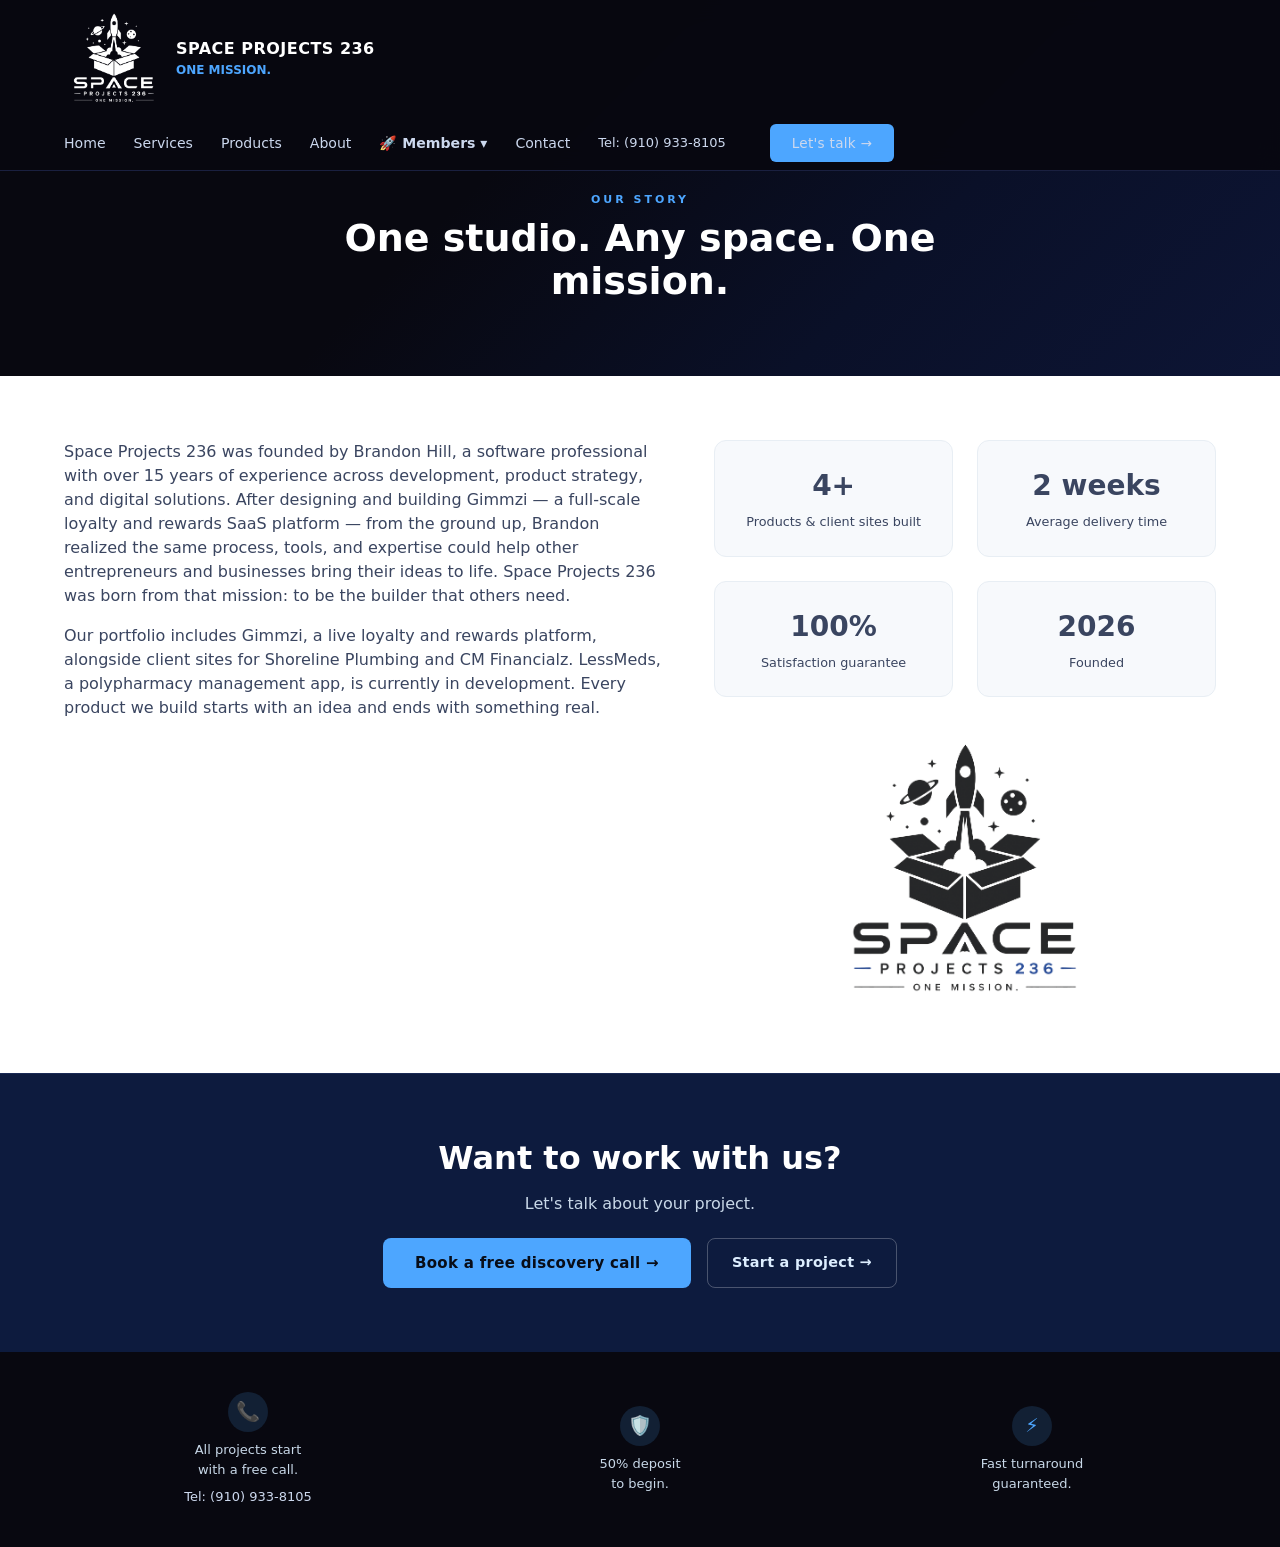
==== about.html @ 2017242c "Add about.html page, remove About section from index, update nav links" ====
<!DOCTYPE html>
<html lang="en">
<head>
  <script>
    if ('scrollRestoration' in history) {
      history.scrollRestoration = 'manual';
    }
  </script>
  <meta charset="UTF-8">
  <meta name="viewport" content="width=device-width, initial-scale=1.0">
  <title>About — Space Projects 236</title>
  <link rel="stylesheet" href="css/style.css?v=2">
</head>
<body>

  <header class="site-header">
    <div class="container header-inner">
      <a href="index.html" class="brand">
        <img src="assets/logos/sp236_logo3.png" alt="Space Projects 236" class="brand-badge" style="height:100px; width:auto; object-fit:contain;">
        <span class="brand-text">
          <span class="brand-name">SPACE PROJECTS 236</span>
          <span class="brand-tagline">ONE MISSION.</span>
        </span>
      </a>
      <button class="hamburger" id="hamburger" aria-label="Toggle menu">
        <span></span>
        <span></span>
        <span></span>
      </button>
      <nav class="nav-links" id="nav-links">
        <a href="index.html">Home</a>
        <a href="services.html">Services</a>
        <a href="products.html">Products</a>
        <a href="about.html">About</a>
        <div class="nav-dropdown">
          <span class="nav-dropdown-toggle">🚀 Members ▾</span>
          <div class="nav-dropdown-menu">
            <a href="members.html">Become a Space Cadet</a>
            <a href="members.html#login">Member Login</a>
          </div>
        </div>
        <a href="contact.html">Contact</a>
        <a href="tel:9109338105" class="nav-phone">Tel: (910) 933-8105</a>
        <a href="contact.html" class="btn btn-talk nav-cta">Let's talk →</a>
      </nav>
    </div>
  </header>

  <section class="page-hero">
    <div class="container">
      <p class="eyebrow">OUR STORY</p>
      <h1 class="h1--md">One studio. Any space. One mission.</h1>
    </div>
  </section>

  <section class="section section--white">
    <div class="container">
      <div class="about-grid">
        <div class="about-copy">
          <p>Space Projects 236 was founded by Brandon Hill, a software professional with over 15 years of experience across development, product strategy, and digital solutions. After designing and building Gimmzi — a full-scale loyalty and rewards SaaS platform — from the ground up, Brandon realized the same process, tools, and expertise could help other entrepreneurs and businesses bring their ideas to life. Space Projects 236 was born from that mission: to be the builder that others need.</p>
          <p>Our portfolio includes Gimmzi, a live loyalty and rewards platform, alongside client sites for Shoreline Plumbing and CM Financialz. LessMeds, a polypharmacy management app, is currently in development. Every product we build starts with an idea and ends with something real.</p>
        </div>
        <div class="about-stats-col">
          <div class="about-stats">
            <div class="about-stat">
              <p class="about-stat-number">4+</p>
              <p class="about-stat-label">Products &amp; client sites built</p>
            </div>
            <div class="about-stat">
              <p class="about-stat-number">2 weeks</p>
              <p class="about-stat-label">Average delivery time</p>
            </div>
            <div class="about-stat">
              <p class="about-stat-number">100%</p>
              <p class="about-stat-label">Satisfaction guarantee</p>
            </div>
            <div class="about-stat">
              <p class="about-stat-number">2026</p>
              <p class="about-stat-label">Founded</p>
            </div>
          </div>
          <div class="about-logo-wrap">
            <img src="assets/logos/sp236_logo1.png" alt="Space Projects 236" class="about-logo">
          </div>
        </div>
      </div>
    </div>
  </section>

  <section class="cta-block">
    <div class="container cta-block-inner">
      <h2>Want to work with us?</h2>
      <p class="cta-block-sub">Let's talk about your project.</p>
      <div class="page-hero-cta">
        <a href="contact.html" class="btn btn-primary">Book a free discovery call →</a>
        <a href="members.html" class="btn btn-ghost">Start a project →</a>
      </div>
    </div>
  </section>

  <footer class="site-footer">
    <div class="container trust-bar-inner">
      <div class="trust-item">
        <span class="icon-circle">📞</span>
        <p>All projects start<br>with a free call.</p>
        <a href="tel:9109338105" class="footer-phone">Tel: (910) 933-8105</a>
      </div>
      <div class="trust-item">
        <span class="icon-circle">🛡️</span>
        <p>50% deposit<br>to begin.</p>
      </div>
      <div class="trust-item">
        <span class="icon-circle">⚡</span>
        <p>Fast turnaround<br>guaranteed.</p>
      </div>
    </div>
  </footer>

  <script src="js/main.js"></script>
</body>
</html>
---- css/style.css ----
:root {
  --bg: #080d18;
  --bg-section: #0c1020;
  --card-bg: #0d1225;
  --card-border: #1e2a4a;
  --card-hover: #1a1a2e;
  --navy: #0a1628;
  --navy-light: #101e36;
  --blue: #4da6ff;
  --blue-dark: #2f8de0;
  --green-bg: #0a2218;
  --green-text: #3dbb77;
  --dev-bg: #12122a;
  --dev-text: #6677cc;
  --heading: #ffffff;
  --text-card-heading: #ddeeff;
  --text-faint: #7799bb;
  --nav-link: #ddeeff;
  --section-glow: radial-gradient(ellipse at 50% 0%, rgba(77, 166, 255, 0.04) 0%, transparent 70%);
  --radius: 12px;

  /* Dark-section text tokens */
  --dark-text-bright: #ffffff;
  --dark-text-body: #c8d8e8;
  --dark-text-secondary: #99bbcc;
  --dark-text-muted: #7799bb;

  /* Light-section text tokens */
  --light-bg: #ffffff;
  --light-bg-alt: #f7f9fc;
  --light-heading: #0d1b3e;
  --light-text-body: #3a4560;
  --light-text-muted: #667799;
  --light-card-bg: #ffffff;
  --light-card-border: #e8eef4;
}

* {
  box-sizing: border-box;
  margin: 0;
  padding: 0;
}

body {
  font-family: system-ui, -apple-system, "Segoe UI", sans-serif;
  line-height: 1.5;
  color: var(--text-body);
  background: var(--bg);
}

a {
  color: inherit;
  text-decoration: none;
}

ul {
  list-style: none;
}

img {
  max-width: 100%;
  display: block;
}

.container {
  max-width: 1200px;
  margin: 0 auto;
  padding: 0 1.5rem;
}

h1, h2, h3, h4, h5, h6 {
  color: var(--dark-text-bright);
}

h1, h3, h4 {
  font-weight: 800;
  line-height: 1.15;
}

h2 {
  font-size: 26px;
  font-weight: 600;
  line-height: 1.25;
  margin-bottom: 2rem;
}

p {
  color: var(--dark-text-body);
}

.section-label, .eyebrow {
  color: var(--blue);
  font-weight: 700;
  font-size: 11px;
  letter-spacing: 3px;
  margin-bottom: 0.5rem;
  text-transform: uppercase;
}

/* Light sections: Services & Pricing, Our Work, Why Us, and any reusable light section */
.pricing h1, .pricing h2, .pricing h3, .pricing h4, .pricing h5, .pricing h6,
.our-work h1, .our-work h2, .our-work h3, .our-work h4, .our-work h5, .our-work h6,
.why-us h1, .why-us h2, .why-us h3, .why-us h4, .why-us h5, .why-us h6,
.section--white h1, .section--white h2, .section--white h3, .section--white h4, .section--white h5, .section--white h6,
.section--alt h1, .section--alt h2, .section--alt h3, .section--alt h4, .section--alt h5, .section--alt h6,
.section--blue-tint h1, .section--blue-tint h2, .section--blue-tint h3, .section--blue-tint h4, .section--blue-tint h5, .section--blue-tint h6,
.section--green-tint h1, .section--green-tint h2, .section--green-tint h3, .section--green-tint h4, .section--green-tint h5, .section--green-tint h6 {
  color: var(--light-heading);
}

.pricing p,
.our-work p,
.why-us p,
.section--white p,
.section--alt p,
.section--blue-tint p,
.section--green-tint p {
  color: var(--light-text-body);
}

.eyebrow--green {
  color: #2a9d5c;
}

.retainer-price {
  color: #2f8de0;
}

.accent {
  color: var(--blue);
}

.icon-circle {
  display: inline-flex;
  align-items: center;
  justify-content: center;
  width: 2.5rem;
  height: 2.5rem;
  border-radius: 50%;
  background: rgba(77, 166, 255, 0.15);
  font-size: 1.2rem;
  flex-shrink: 0;
}

.icon-circle--light {
  background: rgba(77, 166, 255, 0.15);
}

.icon-circle--green {
  background: rgba(61, 187, 119, 0.15);
}

.icon-sparkle {
  font-size: 1.5rem;
  color: var(--green-text);
}

.btn {
  display: inline-flex;
  align-items: center;
  gap: 0.5rem;
  padding: 0.85rem 1.5rem;
  border-radius: 8px;
  font-weight: 700;
  font-size: 0.9rem;
  letter-spacing: 0.02em;
}

.btn-primary {
  background: var(--blue);
  color: var(--bg);
}

.btn-primary:hover {
  background: var(--blue-dark);
}

.btn-visit-site {
  background: #0d1b3e;
  color: #ffffff;
  border: 2px solid #0d1b3e;
  font-weight: 600;
}

.btn-visit-site:hover {
  background: #4da6ff;
  border-color: #4da6ff;
  color: #080810;
}

.btn-get-started {
  background: #4da6ff;
  color: #080810;
  font-weight: 700;
  width: 100%;
  justify-content: center;
}

.btn-get-started:hover {
  background: #2f8de0;
}

.btn-outline {
  background: transparent;
  border: 1px solid var(--card-border);
  color: #ddeeff;
  font-weight: 600;
}

.btn-ghost {
  background: transparent;
  border: 1px solid rgba(255,255,255,0.25);
  color: #ddeeff;
  font-weight: 600;
}

.btn-ghost:hover {
  border-color: #4da6ff;
  color: #4da6ff;
}

.btn-talk {
  background: #4da6ff;
  color: #080d18;
  font-weight: 500;
  border-radius: 6px;
  padding: 9px 22px;
  font-size: 0.85rem;
}

.nav-phone, .footer-phone {
  color: #ccd8ee;
  font-size: 13px;
  text-decoration: none;
}

.nav-phone {
  margin-right: 16px;
  white-space: nowrap;
}

.nav-phone:hover, .footer-phone:hover {
  color: #4da6ff;
}

/* Header */
.site-header {
  position: fixed;
  top: 0;
  left: 0;
  right: 0;
  z-index: 1000;
  backdrop-filter: blur(12px);
  background: rgba(8,8,16,0.95);
  padding: 8px 40px;
  min-height: 110px;
  border-bottom: 1px solid #1a2040;
}

.header-inner {
  display: flex;
  align-items: center;
  justify-content: space-between;
  flex-wrap: wrap;
  gap: 1rem;
  min-height: 100%;
}

.brand {
  display: flex;
  align-items: center;
  gap: 0.75rem;
}

.brand-badge {
  height: 70px;
  width: auto;
  object-fit: contain;
}

.brand-text {
  display: flex;
  flex-direction: column;
  color: var(--heading);
}

.brand-name {
  font-weight: 800;
  font-size: 1rem;
  letter-spacing: 0.03em;
}

.brand-tagline {
  font-size: 0.75rem;
  color: var(--blue);
  font-weight: 600;
}

.nav-links {
  display: flex;
  align-items: center;
  gap: 1.75rem;
  font-size: 0.88rem;
}

.hamburger {
  display: none;
  flex-direction: column;
  justify-content: space-between;
  width: 28px;
  height: 20px;
  background: none;
  border: none;
  cursor: pointer;
  padding: 0;
  z-index: 1001;
}

.hamburger span {
  display: block;
  width: 100%;
  height: 2px;
  background: #ffffff;
  border-radius: 2px;
  transition: all 0.3s ease;
}

.hamburger.open span:nth-child(1) {
  transform: translateY(9px) rotate(45deg);
}
.hamburger.open span:nth-child(2) {
  opacity: 0;
}
.hamburger.open span:nth-child(3) {
  transform: translateY(-9px) rotate(-45deg);
}

nav a {
  color: #ccd8ee;
}

.nav-links a {
  color: #ccd8ee !important;
  text-decoration: none;
  transition: color 0.2s ease;
}

.nav-links a:hover {
  color: #4da6ff !important;
}

.nav-links a.active {
  color: #4da6ff !important;
}

.nav-dropdown {
  position: relative;
}

.nav-dropdown-toggle {
  display: flex;
  align-items: center;
  gap: 4px;
  cursor: pointer;
  color: #ccd8ee;
  font-weight: 600;
}

.nav-dropdown-menu {
  display: none;
  position: absolute;
  top: 100%;
  left: 50%;
  transform: translateX(-50%);
  background: #0d1b3e;
  border: 1px solid #1e2a4a;
  border-radius: 8px;
  min-width: 220px;
  padding: 8px 0;
  z-index: 100;
  box-shadow: 0 8px 32px rgba(0,0,0,0.3);
}

.nav-dropdown:hover .nav-dropdown-menu,
.nav-dropdown.open .nav-dropdown-menu {
  display: block;
}

.nav-dropdown-menu a {
  display: block;
  padding: 10px 16px;
  color: #ccd8ee;
  font-size: 13px;
  text-decoration: none;
}

.nav-dropdown-menu a:hover {
  background: rgba(77,166,255,0.1);
  color: #4da6ff;
}

/* Hero */
.hero {
  background: linear-gradient(135deg, #080810 40%, #0a1028 70%, #0d1535 100%);
  color: var(--heading);
  padding: 4rem 0;
  padding-top: calc(4rem + 120px);
}

.hero-inner {
  display: grid;
  grid-template-columns: 1.1fr 1fr;
  gap: 2.5rem;
  align-items: center;
}

.hero h1 {
  font-size: 3rem;
  margin: 0.5rem 0 1rem;
  color: #ffffff;
}

.hero-sub {
  max-width: 480px;
  margin-bottom: 1.5rem;
  color: #c8d8e8;
  font-size: 17px;
}

.hero-features {
  display: flex;
  flex-wrap: wrap;
  gap: 0.75rem 1.5rem;
  margin-bottom: 2rem;
}

.hero-feature {
  display: flex;
  align-items: center;
  gap: 0.5rem;
  font-size: 13px;
  color: #ddeeff;
  font-weight: 600;
}

.hero-feature__icon {
  font-size: 1rem;
  color: var(--blue);
}

.hero-cta-row {
  display: flex;
  flex-wrap: wrap;
  gap: 1rem;
}

.hero-logo-wrap {
  position: relative;
  flex-shrink: 0;
  min-width: 480px;
  display: flex;
  align-items: center;
  justify-content: center;
}

.hero-logo-glow {
  position: absolute;
  inset: -40px;
  background: radial-gradient(circle, #0d2250 0%, transparent 65%);
  border-radius: 50%;
}

.rocket-group svg {
  display: block;
  max-width: 100%;
  height: auto;
}

.rocket-group {
  animation: rocket-float 3.5s ease-in-out infinite;
}

@keyframes rocket-float {
  0%, 100% { transform: translateY(0); }
  50% { transform: translateY(-14px); }
}

.saturn-ring {
  animation: saturn-spin 8s linear infinite;
  transform-origin: 52px 68px;
}

@keyframes saturn-spin {
  0% { transform: rotate(0deg) scaleY(1); }
  50% { transform: rotate(180deg) scaleY(0.6); }
  100% { transform: rotate(360deg) scaleY(1); }
}

.s1, .s2, .s3, .s4, .s5 {
  animation: star-twinkle 2.4s ease-in-out infinite;
}

.s2 { animation-delay: 0.4s; }
.s3 { animation-delay: 0.8s; }
.s4 { animation-delay: 1.2s; }
.s5 { animation-delay: 1.6s; }

@keyframes star-twinkle {
  0%, 100% { opacity: 0.3; }
  50% { opacity: 1; }
}

.flame {
  animation: flame-flicker 0.4s ease-in-out infinite alternate;
  transform-origin: 120px 110px;
}

.e1, .e2, .e3 {
  animation: flame-flicker 0.4s ease-in-out infinite alternate-reverse;
  transform-origin: 120px 110px;
}

@keyframes flame-flicker {
  0% { transform: scaleY(1) scaleX(1); opacity: 1; }
  100% { transform: scaleY(0.88) scaleX(0.94); opacity: 0.85; }
}

/* Pricing — light section */
.pricing {
  padding: 4rem 0;
  background: #ffffff;
  border-top: 1px solid #e8eef4;
}

.pricing-grid {
  display: grid;
  grid-template-columns: repeat(4, 1fr);
  gap: 1.5rem;
  margin-bottom: 2rem;
}

.price-card, .service-card {
  position: relative;
  border: 2px solid #c8d8e8;
  border-radius: var(--radius);
  padding: 1.75rem;
  padding-top: calc(1.75rem + 3px);
  background: #f0f5fb;
  box-shadow: 0 4px 16px rgba(0,0,0,0.08);
  transition: box-shadow 0.2s ease, border-color 0.2s ease;
  overflow: hidden;
}

.price-card::before {
  content: "";
  position: absolute;
  top: 0;
  left: 0;
  right: 0;
  height: 3px;
  background: #4da6ff;
}

.price-card--accent-green::before {
  background: #3dbb77;
}

.price-card--accent-purple::before {
  background: #a06aff;
}

.price-card:hover {
  box-shadow: 0 6px 20px rgba(13, 27, 62, 0.1);
  border-color: #4da6ff;
}

.price-card--featured {
  border-color: #4da6ff;
  border-width: 2px;
  background: #ffffff;
  box-shadow: 0 8px 32px rgba(77,166,255,0.2);
}

.badge-popular {
  position: absolute;
  top: -0.85rem;
  left: 1.5rem;
  background: var(--blue);
  color: var(--bg);
  font-size: 0.7rem;
  font-weight: 700;
  padding: 0.25rem 0.75rem;
  border-radius: 999px;
  letter-spacing: 0.02em;
}

.price-card h3, .price-card h4, .service-card h3, .service-card h4 {
  font-size: 1.1rem;
  margin: 1rem 0 0.25rem;
  color: #0d1b3e;
  font-weight: 700;
}

.price-card .price {
  font-size: 28px;
  font-weight: 800;
  color: #4da6ff;
  margin-bottom: 1rem;
}

.price-card ul {
  display: flex;
  flex-direction: column;
  gap: 0.5rem;
  margin-bottom: 1rem;
}

.price-card ul li {
  font-size: 0.88rem;
  padding-left: 1.4rem;
  position: relative;
  color: #3a4560;
}

.price-card ul li::before {
  content: "✔";
  position: absolute;
  left: 0;
  color: #2f8de0;
  font-size: 0.8rem;
}

.price-eta {
  font-size: 0.8rem;
  color: #667799;
}

.addons-band {
  display: grid;
  grid-template-columns: auto 1fr 1fr;
  gap: 2rem;
  align-items: center;
  background: rgba(42, 157, 92, 0.06);
  border: 1px solid rgba(42, 157, 92, 0.25);
  border-radius: var(--radius);
  padding: 1.5rem 2rem;
  margin-bottom: 1.5rem;
}

.addons-label {
  display: flex;
  align-items: center;
  gap: 0.75rem;
}

.addons-label strong {
  display: block;
  font-size: 0.9rem;
  color: #0d1b3e;
}

.addons-label p {
  font-size: 0.7rem;
  letter-spacing: 0.02em;
  color: #667799;
}

.addon {
  display: flex;
  align-items: flex-start;
  gap: 0.75rem;
}

.addon strong {
  display: block;
  font-size: 0.95rem;
  margin-bottom: 0.25rem;
  color: #0d1b3e;
}

.addon p {
  font-size: 0.85rem;
  color: #3a4560;
}

.addon-price {
  color: #2a9d5c;
  font-weight: 700;
  margin-left: 0.4rem;
}

.extra-price {
  color: #2f8de0;
  font-weight: 700;
  margin-left: 0.4rem;
}

.extras-row {
  display: grid;
  grid-template-columns: repeat(3, 1fr);
  gap: 2rem;
  padding-top: 1.5rem;
  border-top: 1px solid #e8eef4;
}

.extra {
  display: flex;
  align-items: flex-start;
  gap: 0.75rem;
}

.extra strong {
  display: block;
  font-size: 0.95rem;
  font-weight: 600;
  margin-bottom: 0.25rem;
  color: #0d1b3e;
}

.extra p {
  font-size: 0.85rem;
  color: #3a4560;
}

/* Service card category text (small/span labels) */
.price-card span:not(.icon-circle):not(.badge-popular),
.extra span.category,
.addon span.category {
  color: #667799;
}

/* Our Work — light section */
.our-work {
  padding: 4rem 0;
  background: #f7f9fc;
}

.work-grid {
  display: grid;
  grid-template-columns: repeat(4, 1fr);
  gap: 1.5rem;
}

.work-card {
  background: #ffffff;
  border-radius: var(--radius);
  overflow: hidden;
  border: 1px solid #e8eef4;
  box-shadow: 0 2px 12px rgba(13, 27, 62, 0.06);
  transition: box-shadow 0.2s ease, border-color 0.2s ease;
}

.work-card:hover {
  box-shadow: 0 6px 20px rgba(13, 27, 62, 0.1);
  border-color: #cdddee;
}

.card p, .work-card p, .service-card p {
  color: #3a4560;
}

.card h3, .card h4, .work-card h3 {
  color: #0d1b3e;
}

.work-card__image {
  aspect-ratio: 4 / 3;
  overflow: hidden;
  background: var(--navy);
}

.client-work-grid .work-card__image {
  aspect-ratio: auto;
  height: 200px;
}

.client-work-grid .work-card__image img {
  object-position: center;
  border-radius: 8px 8px 0 0;
}

.client-work-grid .work-card__logo {
  height: 48px;
  max-width: 160px;
  object-fit: contain;
  object-position: left;
}

.work-card__image img {
  width: 100%;
  height: 100%;
  object-fit: cover;
}

.work-card__body {
  padding: 1rem;
}

.work-card__logo {
  height: 28px;
  object-fit: contain;
  margin-bottom: 0.6rem;
}

.work-card__name {
  color: #0d1b3e;
  font-size: 16px;
  font-weight: 600;
  margin-bottom: 0.3rem;
}

.work-card__category {
  color: #667799;
  letter-spacing: 1.5px;
  font-size: 11px;
  text-transform: uppercase;
  margin-bottom: 0.5rem;
}

.work-card__desc {
  font-size: 12px;
  color: #3a4560;
  margin-bottom: 0.6rem;
}

.work-card__status {
  display: inline-flex;
  align-items: center;
  gap: 0.35rem;
  font-size: 0.75rem;
  font-weight: 600;
  padding: 0.25rem 0.6rem;
  border-radius: 999px;
}

.work-card__status--live {
  background: #e6f7ed;
  color: #1f8b4d;
}

.work-card__status--dev {
  background: #eef0fb;
  color: #4a55a8;
}

.status-dot {
  width: 6px;
  height: 6px;
  border-radius: 50%;
  display: inline-block;
  background: currentColor;
}

/* Testimonial / founder quote block — dark */
.testimonial {
  background: #0d1b3e;
  color: var(--heading);
  padding: 3rem 0;
  border-top: 3px solid #4da6ff;
}

.testimonial-inner {
  display: flex;
  align-items: center;
  gap: 2rem;
}

.testimonial-badge {
  width: 120px;
  height: 120px;
  object-fit: contain;
  border-radius: 50%;
  flex-shrink: 0;
}

.testimonial-copy, .founder-quote {
  border-left: 4px solid #4da6ff;
  padding-left: 24px;
}

.quote-mark {
  font-size: 2.5rem;
  color: var(--blue);
  line-height: 0.5;
}

.quote-text, .founder-quote p {
  color: #ddeeff;
  font-size: 16px;
  line-height: 1.8;
  margin-bottom: 0.75rem;
}

.quote-author {
  color: #99bbcc;
}

.quote-author strong {
  color: #4da6ff;
}

/* Why Us — light section */
.why-us {
  padding: 4rem 0;
  background: #ffffff;
  border-top: 1px solid #e8eef4;
}

.why-us-grid {
  display: grid;
  grid-template-columns: repeat(5, 1fr);
  gap: 32px;
}

.why-us-item {
  display: flex;
  flex-direction: column;
  align-items: center;
  gap: 0.6rem;
  text-align: center;
}

.why-us-icon {
  font-size: 28px;
  color: #2f8de0;
}

.why-us-item h4 {
  font-size: 14px;
  font-weight: 600;
  color: #0d1b3e;
}

.why-us-item p, .why-item p {
  font-size: 13px;
  color: #3a4560;
}

/* CTA block — dark */
.cta-block {
  padding: 4rem 0;
  background: #0d1b3e;
  border-top: 1px solid #1a2a55;
}

.cta-block-inner {
  display: flex;
  flex-direction: column;
  align-items: center;
  text-align: center;
  gap: 0.85rem;
}

.cta-block-inner h2 {
  font-size: 32px;
  color: #ffffff;
  margin-bottom: 0;
}

.cta-block-sub {
  color: #c8d8e8;
  font-size: 16px;
  margin-bottom: 0.5rem;
}

.cta-block-inner .btn-primary {
  font-weight: 700;
  font-size: 15px;
  padding: 14px 32px;
}

.cta-block-note {
  color: #99bbcc;
  font-size: 0.8rem;
}

/* Footer — dark */
.site-footer {
  padding: 2.5rem 0;
  background: #080810;
}

.trust-bar-inner {
  display: grid;
  grid-template-columns: repeat(3, 1fr);
  gap: 1.5rem;
  align-items: center;
  text-align: center;
}

.trust-item {
  display: flex;
  flex-direction: column;
  align-items: center;
  gap: 0.5rem;
  font-size: 13px;
}

.trust-item p {
  color: #c8d8e8;
}

.trust-item .icon-circle {
  color: #4da6ff;
}

/* ===================== Shared inner-page components ===================== */

/* Generic dark page hero (services, products, contact, members) */
.page-hero {
  background: linear-gradient(135deg, #080810 40%, #0a1028 70%, #0d1535 100%);
  color: #ffffff;
  padding: 4.5rem 0 3.5rem;
  padding-top: calc(4.5rem + 120px);
  text-align: center;
}

.page-hero .eyebrow {
  justify-content: center;
}

.page-hero h1 {
  color: #ffffff;
  font-size: 42px;
  margin: 0.5rem auto 1rem;
  max-width: 720px;
}

.page-hero h1.h1--md {
  font-size: 38px;
}

.page-hero-sub {
  color: #aabbcc;
  max-width: 560px;
  margin: 0 auto 1.75rem;
  font-size: 16px;
}

.page-hero-cta {
  display: flex;
  flex-wrap: wrap;
  justify-content: center;
  gap: 1rem;
}

/* Generic light/alt section wrappers */
.section {
  padding: 4rem 0;
}

.section--white {
  background: #ffffff;
}

.section--alt {
  background: #f7f9fc;
}

.section--blue-tint {
  background: #f0f5fb;
}

.section--green-tint {
  background: #eafaf1;
}

.section--divider-top {
  border-top: 1px solid #e8eef4;
}

.section-head {
  margin-bottom: 2rem;
}

.section-sub {
  color: #556688;
  max-width: 620px;
  margin-top: -1rem;
  margin-bottom: 2rem;
  font-size: 15px;
}

/* Homepage services overview cards */
.overview-grid {
  display: grid;
  grid-template-columns: repeat(4, 1fr);
  gap: 1.5rem;
  margin-bottom: 2rem;
}

.overview-card {
  border: 1px solid #e8eef4;
  border-radius: var(--radius);
  background: #ffffff;
  padding: 1.75rem;
  box-shadow: 0 2px 12px rgba(13, 27, 62, 0.06);
}

.overview-card .icon-circle {
  margin-bottom: 0.75rem;
}

.overview-card h3 {
  color: #0d1b3e;
  font-size: 1.05rem;
  margin-bottom: 0.4rem;
}

.overview-card p {
  color: #3a4560;
  font-size: 0.88rem;
}

.overview-cta {
  text-align: center;
}

.overview-cta .btn-outline {
  border: 1px solid #cdddee;
  color: #2f8de0;
}

.overview-cta .btn-outline:hover {
  border-color: #4da6ff;
  background: #f0f5fb;
}

/* About section */
.about-grid {
  display: grid;
  grid-template-columns: 1.2fr 1fr;
  gap: 3rem;
  align-items: start;
}

.about-copy p {
  margin-bottom: 1rem;
}

.about-stats-col {
  display: flex;
  flex-direction: column;
}

.about-stats {
  display: grid;
  grid-template-columns: repeat(2, 1fr);
  gap: 1.5rem;
}

.about-logo-wrap {
  margin-top: 32px;
  display: flex;
  align-items: center;
  justify-content: center;
  opacity: 0.85;
}

.about-logo {
  width: 100%;
  max-width: 280px;
  height: auto;
  object-fit: contain;
  filter: none;
}

.about-stat {
  background: #f7f9fc;
  border: 1px solid #e8eef4;
  border-radius: var(--radius);
  padding: 1.5rem;
  text-align: center;
}

.about-stat-number {
  color: #2f8de0;
  font-size: 28px;
  font-weight: 800;
  margin-bottom: 0.35rem;
}

.about-stat-label {
  color: #667799;
  font-size: 0.8rem;
}

/* AI add-on / retainer cards reused across pages */
.addon-grid {
  display: grid;
  grid-template-columns: repeat(2, 1fr);
  gap: 1.5rem;
}

.addon-card, .retainer-card {
  background: #ffffff;
  border: 1px solid #d6ecdf;
  border-radius: var(--radius);
  padding: 1.75rem;
}

.retainer-card {
  border-color: #e8eef4;
}

.addon-card h3, .retainer-card h3 {
  color: #0d1b3e;
  font-size: 1.05rem;
  margin-bottom: 0.4rem;
}

.addon-card .addon-price, .retainer-card .addon-price {
  color: #2a9d5c;
}

.addon-card p, .retainer-card p {
  color: #3a4560;
  font-size: 0.9rem;
}

.retainer-grid {
  display: grid;
  grid-template-columns: repeat(3, 1fr);
  gap: 1.5rem;
  margin-bottom: 1rem;
}

.retainer-note {
  color: #667799;
  font-size: 0.85rem;
  text-align: center;
}

.more-services-grid {
  display: grid;
  grid-template-columns: repeat(3, 1fr);
  gap: 1.5rem;
}

/* Featured product card (products.html) */
.featured-product {
  display: grid;
  grid-template-columns: 1.1fr 1fr;
  gap: 3rem;
  align-items: center;
  padding: 60px 40px;
  background: #ffffff;
  border: 1px solid #e8eef4;
  border-radius: var(--radius);
}

.featured-product img.product-logo {
  height: 48px;
  object-fit: contain;
  margin-bottom: 1rem;
}

.featured-product h2 {
  color: #0d1b3e;
  font-size: 32px;
  margin-bottom: 0.6rem;
}

.featured-product .category-badge {
  color: #4da6ff;
  font-weight: 700;
  font-size: 12px;
  letter-spacing: 1.5px;
  text-transform: uppercase;
  margin-right: 0.75rem;
}

.status-badge {
  display: inline-flex;
  align-items: center;
  gap: 0.35rem;
  font-size: 0.75rem;
  font-weight: 600;
  padding: 0.25rem 0.6rem;
  border-radius: 999px;
  background: #e6f7ed;
  color: #1f8b4d;
}

.status-badge--dev {
  background: #eef0fb;
  color: #4a55a8;
}

.featured-product-text {
  margin-top: 1rem;
}

.featured-product-text p {
  color: #3a4560;
  margin-bottom: 0.85rem;
}

.featured-product-image img {
  border-radius: 12px;
  box-shadow: 0 12px 32px rgba(13, 27, 62, 0.15);
}

.client-work-grid, .dev-grid {
  display: grid;
  grid-template-columns: repeat(2, 1fr);
  gap: 1.5rem;
}

.dev-grid--single {
  grid-template-columns: 1fr;
  max-width: 600px;
  margin: 0 auto;
}

.product-placeholder {
  aspect-ratio: 4 / 3;
  display: flex;
  align-items: center;
  justify-content: center;
  background: rgba(160, 106, 255, 0.08);
  color: #a06aff;
  font-size: 2.5rem;
  font-weight: 800;
}

/* Contact page */
.contact-grid {
  display: grid;
  grid-template-columns: 1.2fr 1fr;
  gap: 3rem;
  align-items: start;
}

.contact-form h2 {
  color: #0d1b3e;
  margin-bottom: 1.5rem;
}

label {
  display: block;
  font-size: 0.8rem;
  font-weight: 600;
  color: #0d1b3e;
  margin-bottom: 0.4rem;
}

.form-row {
  display: grid;
  grid-template-columns: 1fr 1fr;
  gap: 1rem;
}

.form-submit-note {
  color: #7788aa;
  text-align: center;
  font-size: 13px;
  margin-top: 0.5rem;
}

.btn-submit-full {
  width: 100%;
  justify-content: center;
  font-weight: 700;
  font-size: 16px;
  padding: 16px;
}

.success-banner {
  display: none;
  background: #e6f7ed;
  border: 1px solid #b6e7c9;
  color: #1f8b4d;
  padding: 12px 16px;
  border-radius: 8px;
  font-size: 0.85rem;
  font-weight: 600;
  margin-top: 1rem;
  text-align: center;
}

.success-banner.visible {
  display: block;
}

.contact-info h3 {
  color: #0d1b3e;
  margin-bottom: 1.25rem;
}

.contact-steps {
  display: flex;
  flex-direction: column;
  gap: 1rem;
  margin-bottom: 1.75rem;
}

.contact-step {
  display: flex;
  align-items: flex-start;
  gap: 1rem;
}

.contact-step p {
  color: #3a4560;
  font-size: 0.9rem;
  padding-top: 6px;
}

.contact-divider {
  border: none;
  border-top: 1px solid #e8eef4;
  margin: 1.5rem 0;
}

.contact-detail {
  margin-bottom: 0.5rem;
  font-size: 0.9rem;
  color: #3a4560;
}

.contact-detail strong {
  color: #0d1b3e;
}

.quote-block-dark {
  background: #0d1b3e;
  padding: 24px;
  border-radius: 12px;
  border-left: 4px solid #4da6ff;
}

.quote-block-dark p {
  color: #ddeeff;
  font-size: 0.95rem;
  margin-bottom: 0.75rem;
}

.quote-block-dark .quote-author {
  color: #99bbcc;
  font-size: 0.85rem;
  margin-bottom: 0;
}

.contact-badge-wrap {
  display: flex;
  align-items: center;
  justify-content: center;
  margin-top: 32px;
  padding: 20px;
}

.contact-badge {
  width: 240px !important;
  height: 240px !important;
  max-width: 240px !important;
  max-height: 240px !important;
  object-fit: contain !important;
  opacity: 0.92;
  display: block;
  margin: 0 auto;
}

/* Membership option cards */
.membership-option {
  border: 2px solid #dde6f0;
  border-radius: 12px;
  padding: 20px;
  cursor: pointer;
  margin-bottom: 12px;
  transition: 0.2s ease;
  display: flex;
  align-items: flex-start;
  gap: 12px;
}

.membership-option:hover {
  border-color: #4da6ff;
}

.membership-option.selected {
  border-color: #4da6ff;
  background: #f0f5fb;
}

.membership-option input[type="radio"] {
  width: auto;
  margin: 4px 0 0;
}

.membership-option-body strong {
  display: flex;
  align-items: center;
  gap: 8px;
  color: #0d1b3e;
  font-size: 0.95rem;
  margin-bottom: 0.35rem;
}

.membership-option-body p {
  color: #556688;
  font-size: 0.85rem;
  margin-bottom: 0;
}

.membership-option .recommended {
  font-size: 10px;
  background: #4da6ff;
  color: #080810;
  padding: 2px 8px;
  border-radius: 4px;
  font-weight: 700;
  letter-spacing: 0.5px;
}

/* Members page */
.benefits-grid {
  display: grid;
  grid-template-columns: repeat(3, 1fr);
  gap: 1.5rem;
}

.benefit-card {
  background: #ffffff;
  border: 1px solid #e8eef4;
  border-radius: var(--radius);
  padding: 1.75rem;
  box-shadow: 0 2px 12px rgba(13, 27, 62, 0.06);
}

.benefit-card .icon-circle {
  margin-bottom: 0.75rem;
}

.benefit-card h3 {
  color: #0d1b3e;
  font-size: 1.05rem;
  margin-bottom: 0.4rem;
}

.benefit-card p {
  color: #3a4560;
  font-size: 0.88rem;
}

.how-it-works-grid {
  display: grid;
  grid-template-columns: repeat(4, 1fr);
  gap: 1.5rem;
}

.how-it-works-step {
  display: flex;
  flex-direction: column;
  gap: 0.75rem;
}

.how-it-works-step h4 {
  color: #0d1b3e;
  font-size: 1rem;
}

.how-it-works-step p {
  color: #3a4560;
  font-size: 0.85rem;
}

.step-number {
  width: 36px;
  height: 36px;
  border-radius: 50%;
  background: #4da6ff;
  color: #080810;
  font-weight: 700;
  font-size: 16px;
  display: flex;
  align-items: center;
  justify-content: center;
  flex-shrink: 0;
}

.signup-form-wrap {
  max-width: 560px;
  margin: 0 auto;
}

.signup-form-wrap h2 {
  text-align: center;
  color: #0d1b3e;
  margin-bottom: 1.5rem;
}

.coming-soon-panel {
  max-width: 560px;
  margin: 1.5rem auto 0;
  background: #0d1b3e;
  border-radius: var(--radius);
  padding: 1.75rem;
  text-align: center;
}

.members-coming-soon-logo {
  width: 280px;
  max-width: 100%;
  height: auto;
  object-fit: contain;
  opacity: 0.9;
  margin-bottom: 24px;
}

.coming-soon-panel h3 {
  color: #ffffff;
  margin-bottom: 0.6rem;
}

.coming-soon-panel p {
  color: #aabbcc;
  font-size: 0.88rem;
  margin-bottom: 1rem;
}

.phase-badge {
  display: inline-block;
  background: #12122a;
  color: #6677cc;
  border-radius: 4px;
  padding: 4px 10px;
  font-size: 0.7rem;
  font-weight: 700;
  letter-spacing: 0.5px;
}

/* Form elements */
input, select, textarea {
  width: 100%;
  padding: 12px 16px;
  border: 1.5px solid #c8d8e8;
  border-radius: 8px;
  font-size: 14px;
  color: #0d1b3e;
  background: #f0f5fb;
  margin-bottom: 16px;
  font-family: system-ui, -apple-system, "Segoe UI", sans-serif;
}

textarea {
  resize: vertical;
}

input:focus, select:focus, textarea:focus {
  outline: none;
  background: #ffffff;
  border-color: #4da6ff;
  box-shadow: 0 0 0 3px rgba(77,166,255,0.15);
}

/* Responsive */
@media (max-width: 900px) {
  .hero-inner {
    grid-template-columns: 1fr;
  }

  .hero-logo-wrap {
    min-width: 0;
  }

  .pricing-grid,
  .work-grid {
    grid-template-columns: repeat(2, 1fr);
  }

  .addons-band {
    grid-template-columns: 1fr;
  }

  .extras-row {
    grid-template-columns: 1fr;
  }

  .why-us-grid {
    grid-template-columns: repeat(2, 1fr);
  }

  .trust-bar-inner {
    grid-template-columns: repeat(2, 1fr);
  }

  .hamburger {
    display: flex !important;
    position: fixed;
    top: 24px;
    right: 20px;
    z-index: 10000;
  }

  .hamburger.open {
    position: fixed;
    top: 24px;
    right: 20px;
    z-index: 10001;
  }

  .nav-links {
    display: none;
    position: fixed;
    top: 0;
    left: 0;
    right: 0;
    bottom: 0;
    background: rgba(8,8,16,0.98);
    flex-direction: column;
    align-items: center;
    justify-content: center;
    gap: 32px;
    z-index: 999;
    padding: 80px 40px 40px;
  }

  .nav-links.open {
    display: flex;
    position: fixed;
    top: 0;
    left: 0;
    right: 0;
    bottom: 0;
    width: 100vw;
    height: 100vh;
    background: rgba(8,8,16,0.99);
    z-index: 9999;
    flex-direction: column;
    align-items: center;
    justify-content: center;
    gap: 28px;
    overflow-y: auto;
  }

  .nav-links a {
    font-size: 22px !important;
    color: #ffffff !important;
    text-decoration: none;
    text-align: center;
  }

  .nav-links a:hover {
    color: #4da6ff !important;
  }

  .nav-cta {
    background: #4da6ff !important;
    color: #080810 !important;
    padding: 14px 32px !important;
    border-radius: 8px !important;
    font-weight: 700 !important;
    font-size: 18px !important;
    margin-top: 16px;
  }

  .nav-phone {
    font-size: 14px !important;
    margin-right: 0;
  }

  .nav-dropdown {
    display: contents;
  }

  .nav-dropdown-toggle {
    display: none;
  }

  .nav-dropdown-menu {
    display: contents !important;
    position: static !important;
    background: transparent !important;
    border: none !important;
    box-shadow: none !important;
    padding: 0 !important;
  }

  .nav-dropdown-menu a {
    font-size: 18px !important;
    color: #4da6ff !important;
  }

  .overview-grid,
  .more-services-grid,
  .retainer-grid,
  .benefits-grid,
  .how-it-works-grid {
    grid-template-columns: repeat(2, 1fr);
  }

  .about-grid,
  .contact-grid,
  .featured-product {
    grid-template-columns: 1fr;
    gap: 2rem;
  }

  .addon-grid,
  .client-work-grid,
  .dev-grid {
    grid-template-columns: 1fr;
  }

  .form-row {
    grid-template-columns: 1fr;
  }
}

@media (max-width: 560px) {
  .hero h1 {
    font-size: 2.2rem;
  }

  .pricing-grid,
  .work-grid,
  .trust-bar-inner,
  .why-us-grid {
    grid-template-columns: 1fr;
  }

  .header-inner {
    flex-direction: column;
    text-align: center;
  }

  .testimonial-inner {
    flex-direction: column;
    text-align: center;
  }

  .page-hero h1 {
    font-size: 28px;
  }

  .overview-grid,
  .more-services-grid,
  .retainer-grid,
  .benefits-grid,
  .how-it-works-grid {
    grid-template-columns: 1fr;
  }

  .featured-product {
    padding: 32px 20px;
  }
}
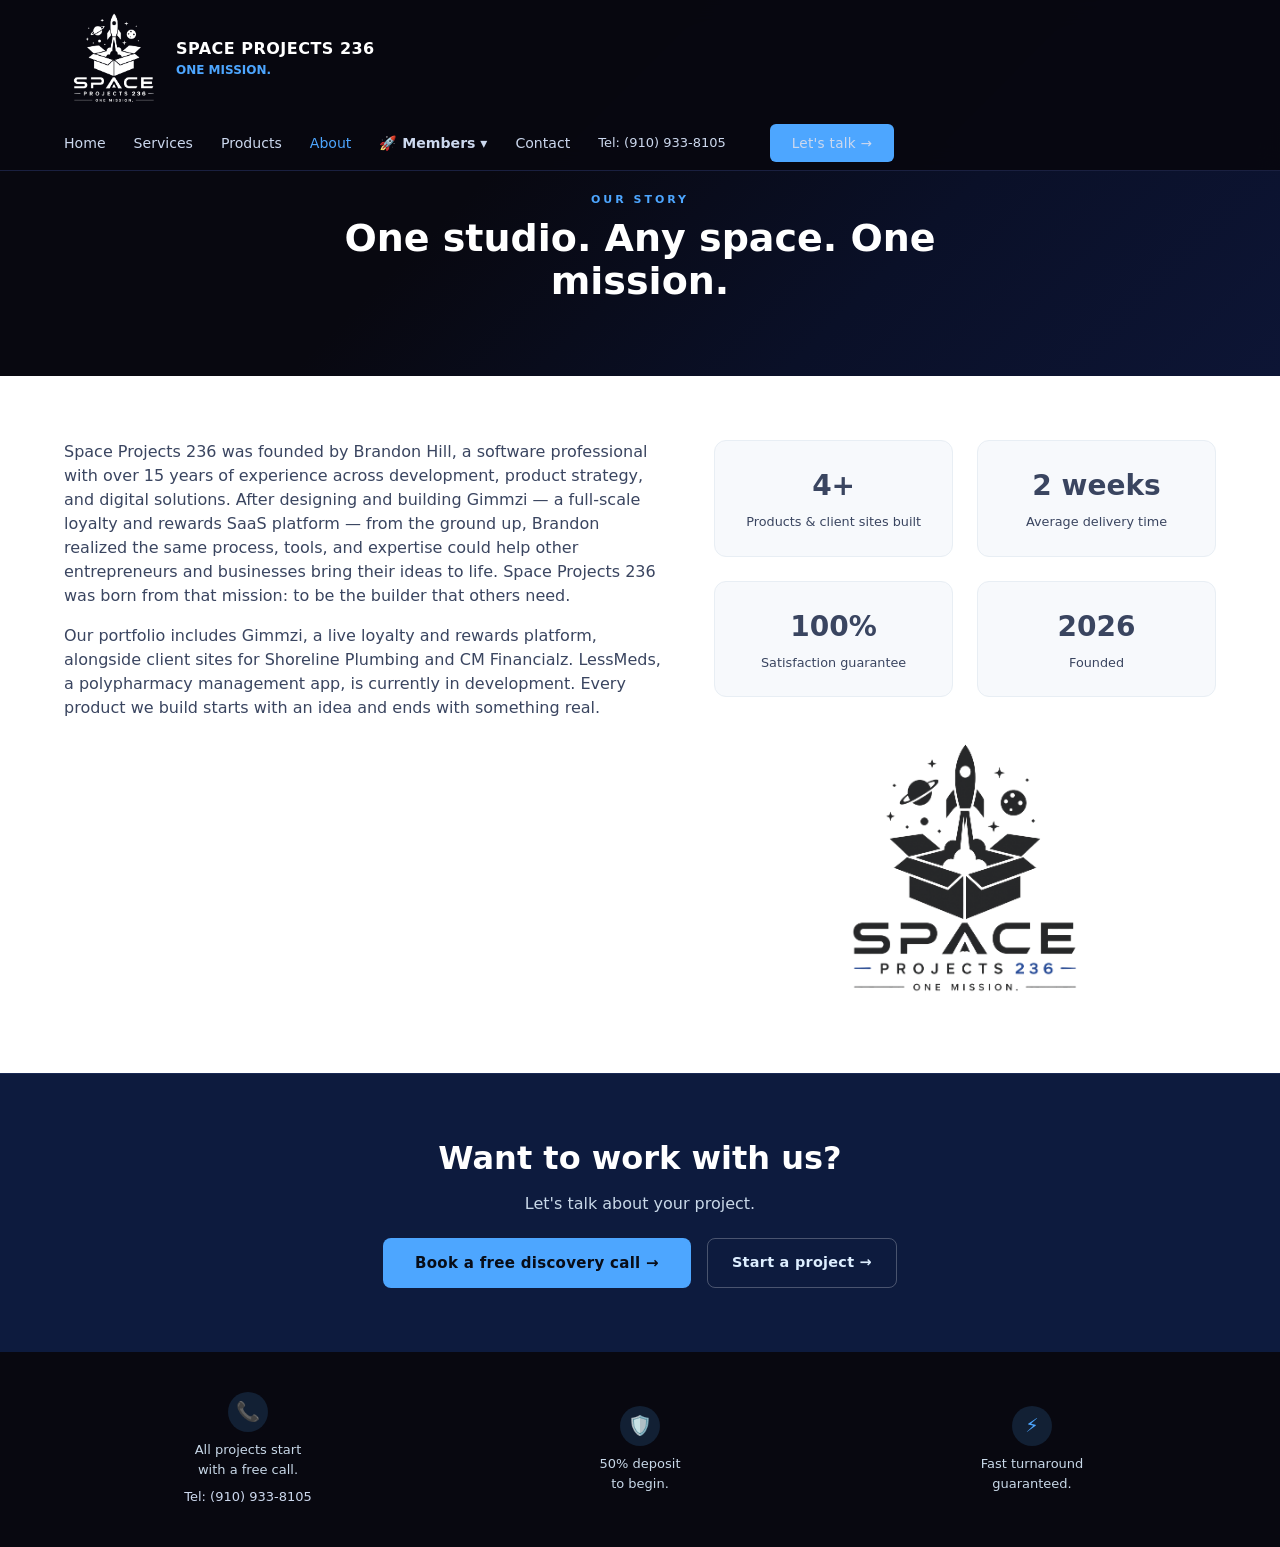
==== commit b3181556: "Force white color on mobile dropdown links" ====
--- a/about.html
+++ b/about.html
@@ -35,8 +35,8 @@
         <div class="nav-dropdown">
           <span class="nav-dropdown-toggle">🚀 Members ▾</span>
           <div class="nav-dropdown-menu">
-            <a href="members.html">Become a Space Cadet</a>
-            <a href="members.html#login">Member Login</a>
+            <a href="members.html" style="color: #ffffff !important;">Become a Space Cadet</a>
+            <a href="members.html#login" style="color: #ffffff !important;">Member Login</a>
           </div>
         </div>
         <a href="contact.html">Contact</a>
--- a/css/style.css
+++ b/css/style.css
@@ -194,6 +194,7 @@
   font-weight: 700;
   width: 100%;
   justify-content: center;
+  margin-top: auto;
 }
 
 .btn-get-started:hover {
@@ -313,7 +314,8 @@
   border: none;
   cursor: pointer;
   padding: 0;
-  z-index: 1001;
+  z-index: 10000 !important;
+  position: relative;
 }
 
 .hamburger span {
@@ -389,7 +391,7 @@
 .nav-dropdown-menu a {
   display: block;
   padding: 10px 16px;
-  color: #ccd8ee;
+  color: #ccd8ee !important;
   font-size: 13px;
   text-decoration: none;
 }
@@ -548,7 +550,10 @@
   background: #f0f5fb;
   box-shadow: 0 4px 16px rgba(0,0,0,0.08);
   transition: box-shadow 0.2s ease, border-color 0.2s ease;
-  overflow: hidden;
+  overflow: visible;
+  display: flex;
+  flex-direction: column;
+  height: auto;
 }
 
 .price-card::before {
@@ -579,12 +584,14 @@
   border-width: 2px;
   background: #ffffff;
   box-shadow: 0 8px 32px rgba(77,166,255,0.2);
+  padding-top: calc(1.75rem + 3px + 1.25rem);
 }
 
 .badge-popular {
   position: absolute;
   top: -0.85rem;
-  left: 1.5rem;
+  left: 50%;
+  transform: translateX(-50%);
   background: var(--blue);
   color: var(--bg);
   font-size: 0.7rem;
@@ -592,6 +599,7 @@
   padding: 0.25rem 0.75rem;
   border-radius: 999px;
   letter-spacing: 0.02em;
+  white-space: nowrap;
 }
 
 .price-card h3, .price-card h4, .service-card h3, .service-card h4 {
@@ -1777,11 +1785,6 @@
     padding: 0 !important;
   }
 
-  .nav-dropdown-menu a {
-    font-size: 18px !important;
-    color: #4da6ff !important;
-  }
-
   .overview-grid,
   .more-services-grid,
   .retainer-grid,
@@ -1808,6 +1811,31 @@
   }
 }
 
+@media (max-width: 768px) {
+  .hamburger {
+    display: flex !important;
+  }
+  .nav-links {
+    display: none;
+  }
+  .nav-links.open {
+    display: flex !important;
+  }
+  .nav-dropdown-menu a,
+  .nav-dropdown-menu a:link,
+  .nav-dropdown-menu a:visited {
+    color: #ccd8ee !important;
+    font-size: 22px !important;
+    text-align: center !important;
+    display: block !important;
+  }
+
+  .nav-dropdown-menu a:hover,
+  .nav-dropdown-menu a:active {
+    color: #4da6ff !important;
+  }
+}
+
 @media (max-width: 560px) {
   .hero h1 {
     font-size: 2.2rem;
@@ -1846,3 +1874,12 @@
     padding: 32px 20px;
   }
 }
+
+/* Nuclear override — must stay last */
+.nav-dropdown-menu a {
+  color: #ffffff !important;
+}
+
+.nav-dropdown-menu a:hover {
+  color: #4da6ff !important;
+}
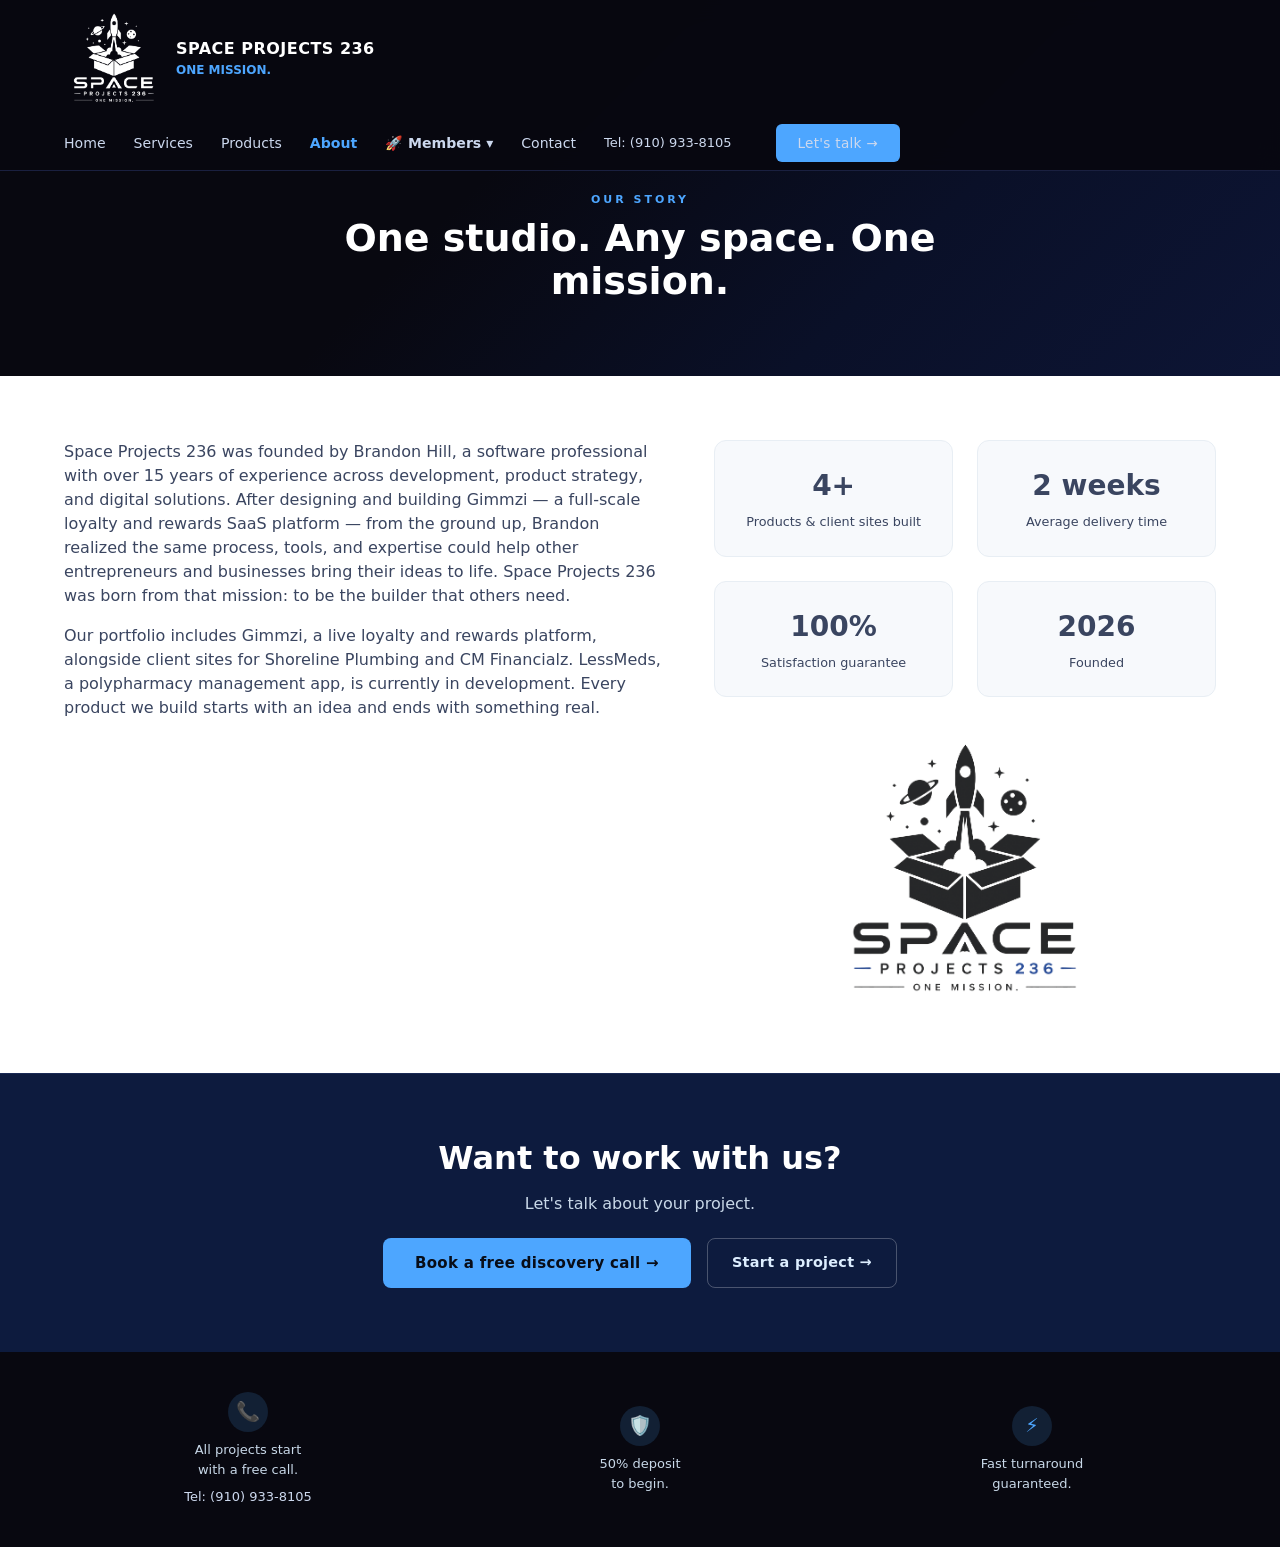
==== commit 7cdae156: "Add Tidio chat widget to all pages" ====
--- a/about.html
+++ b/about.html
@@ -117,5 +117,6 @@
   </footer>
 
   <script src="js/main.js"></script>
+  <script src="//code.tidio.co/jjo6kdrkutcsmrdrrepvdkcrl6k7cg1g.js" async></script>
 </body>
 </html>
--- a/css/style.css
+++ b/css/style.css
@@ -353,6 +353,7 @@
 
 .nav-links a.active {
   color: #4da6ff !important;
+  font-weight: 600 !important;
 }
 
 .nav-dropdown {
@@ -366,6 +367,11 @@
   cursor: pointer;
   color: #ccd8ee;
   font-weight: 600;
+}
+
+.nav-dropdown-toggle.active,
+.nav-dropdown-toggle:hover {
+  color: #4da6ff !important;
 }
 
 .nav-dropdown-menu {
